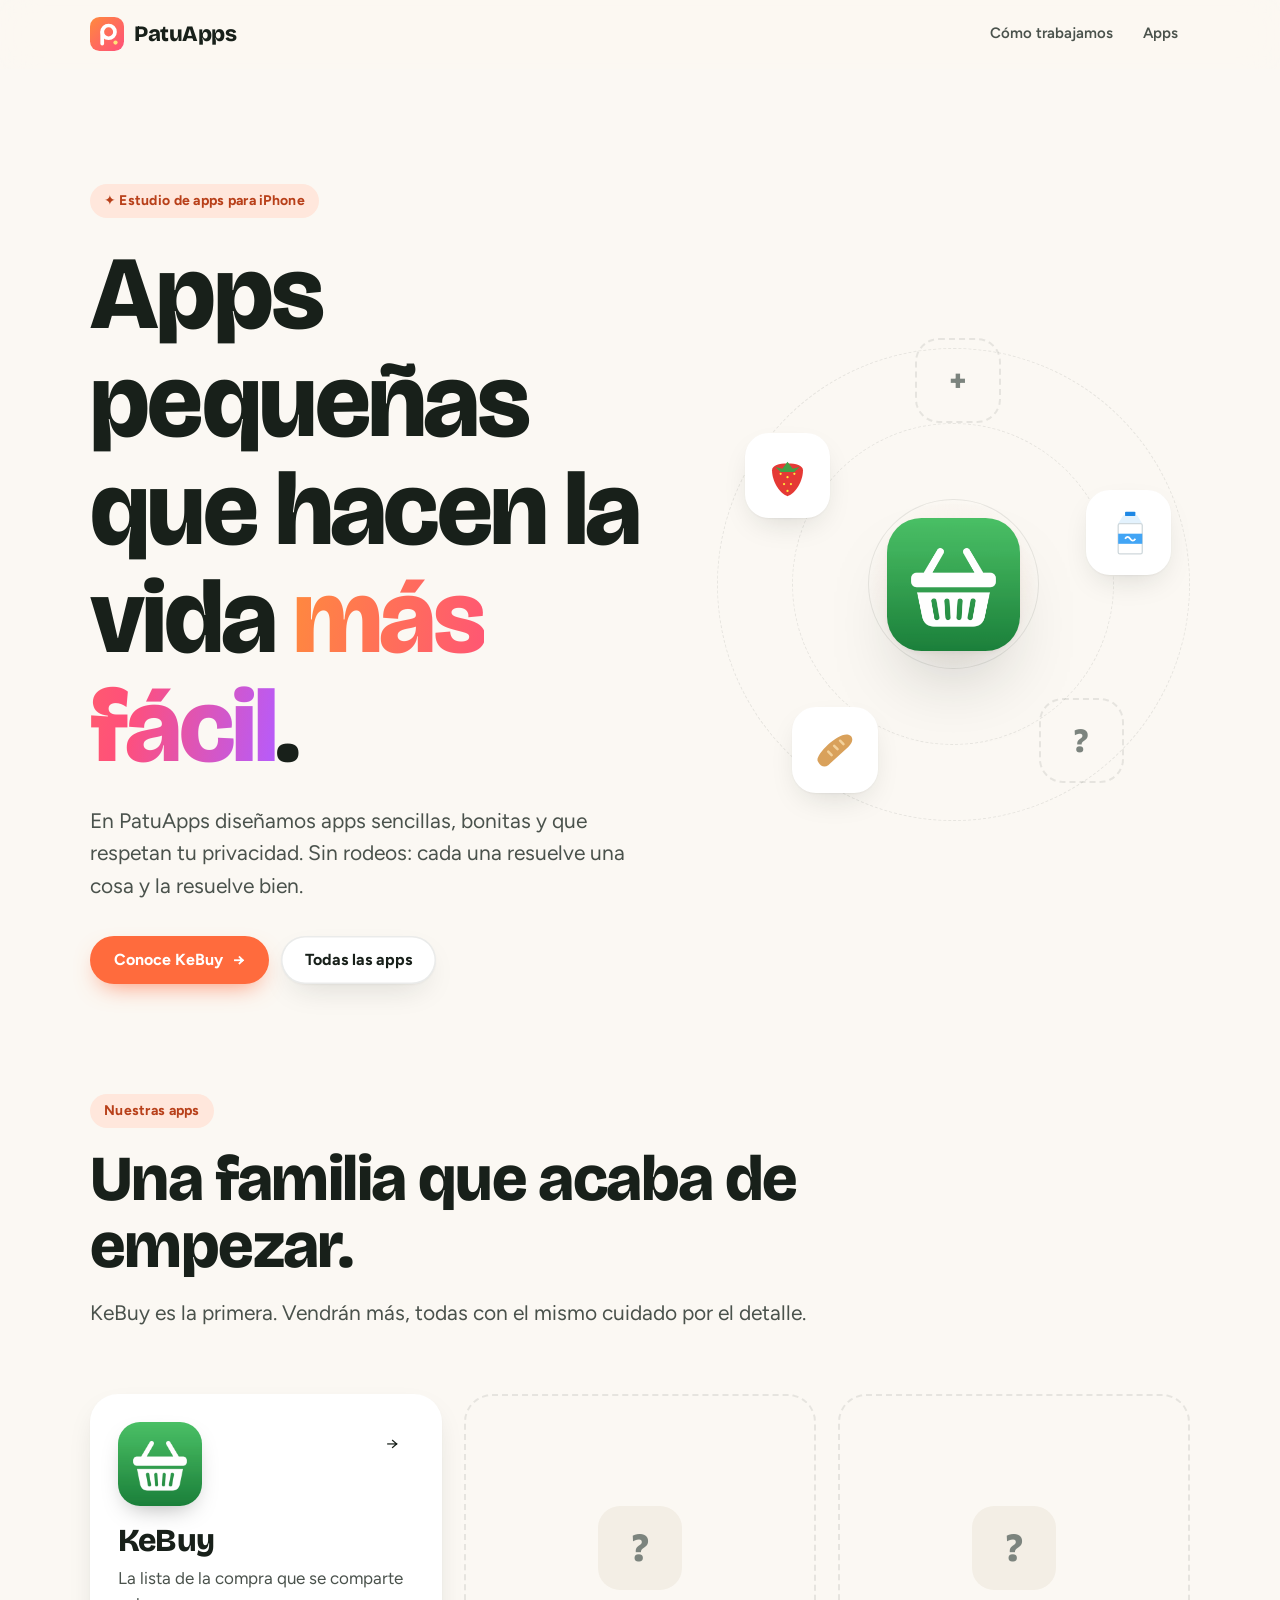
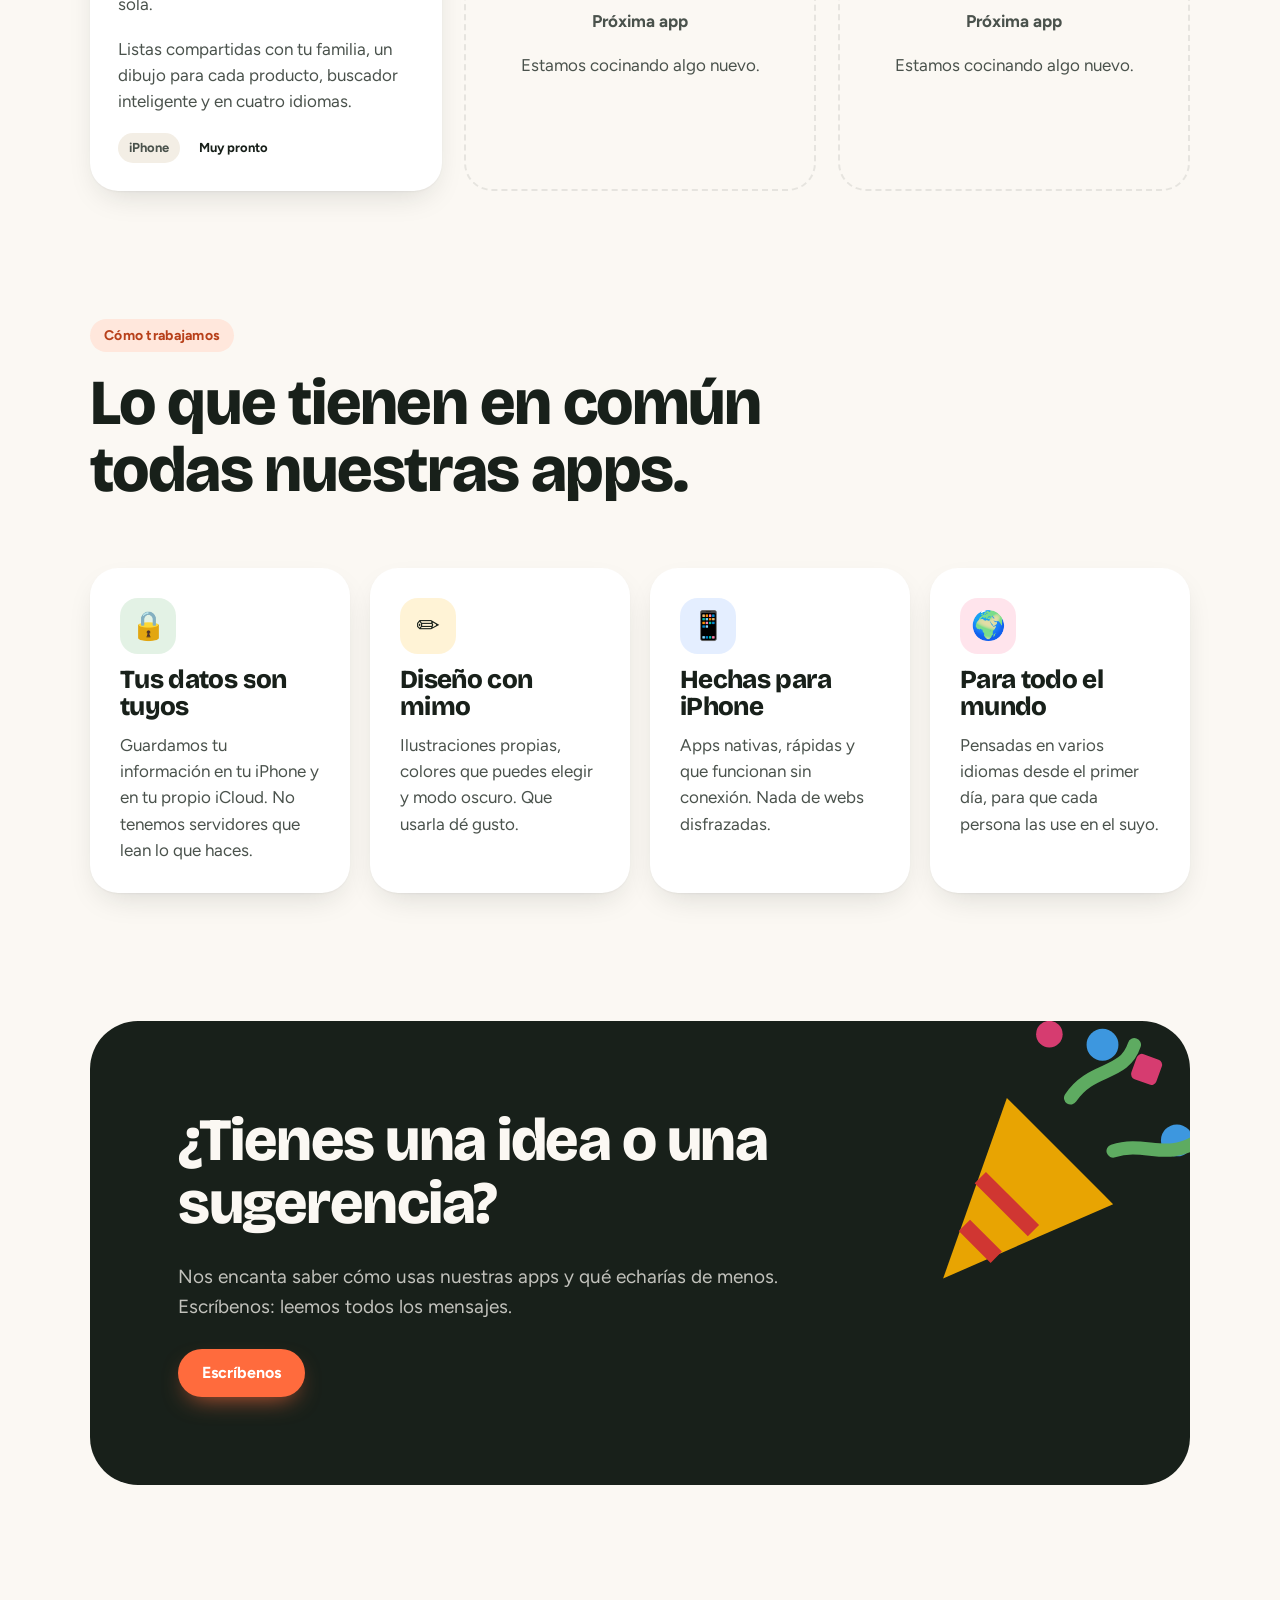
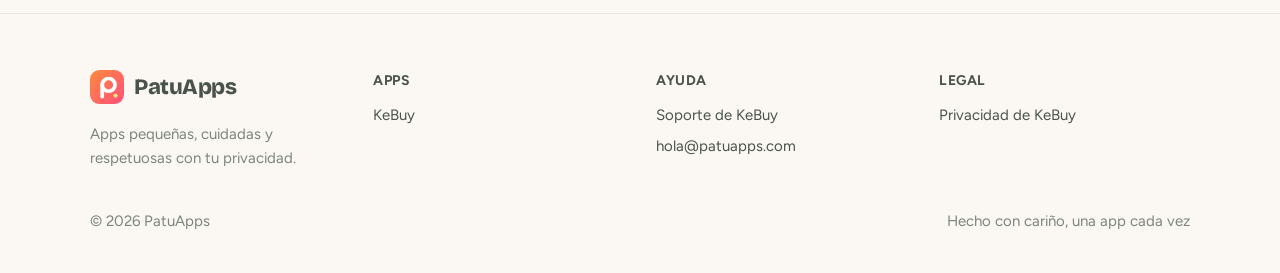
==== index.html @ 8d9f0a18 "Web de PatuApps con la página de KeBuy Portada del estudio con catálogo de apps, página promocional " ====
<!doctype html>
<html lang="es" data-root="">
<head>
  <meta charset="utf-8">
  <meta name="viewport" content="width=device-width, initial-scale=1">
  <title>PatuApps · Apps pequeñas que hacen la vida más fácil</title>
  <meta name="description" content="PatuApps crea apps para iPhone sencillas, bonitas y respetuosas con tu privacidad. Conoce KeBuy, la lista de la compra que se comparte sola.">
  <meta property="og:title" content="PatuApps">
  <meta property="og:description" content="Apps pequeñas que hacen la vida más fácil.">
  <meta property="og:image" content="kebuy/img/kebuy-icon.png">
  <meta name="theme-color" content="#fbf8f3">
  <link rel="icon" href="assets/img/patuapps-mark.svg" type="image/svg+xml">
  <link rel="preconnect" href="https://fonts.googleapis.com">
  <link rel="preconnect" href="https://fonts.gstatic.com" crossorigin>
  <link href="https://fonts.googleapis.com/css2?family=Bricolage+Grotesque:opsz,wght@12..96,600;12..96,800&family=Figtree:wght@400;500;600;700&display=swap" rel="stylesheet">
  <link rel="stylesheet" href="assets/css/site.css">
  <style>
    .hero { position: relative; padding: clamp(56px, 9vw, 120px) 0 clamp(64px, 9vw, 110px); overflow: hidden; }
    .hero .wrap { display: grid; gap: 48px; align-items: center; }
    @media (min-width: 960px) { .hero .wrap { grid-template-columns: 1.1fr .9fr; } }
    .hero h1 { font-size: clamp(48px, 8.4vw, 104px); margin: 22px 0 24px; }
    .hero h1 em { font-style: normal; background: linear-gradient(100deg, #ff8a3d, #ff4f7b 60%, #b45cff); -webkit-background-clip: text; background-clip: text; color: transparent; }
    .hero .ctas { display: flex; flex-wrap: wrap; gap: 12px; margin-top: 34px; }

    .orbit { position: relative; aspect-ratio: 1; max-width: 520px; width: 100%; margin: 0 auto; }
    .orbit .ring { position: absolute; inset: 0; border-radius: 50%; border: 1.5px dashed var(--line); }
    .orbit .ring.r2 { inset: 16%; }
    .orbit .ring.r3 { inset: 32%; border-style: solid; background: radial-gradient(circle, var(--accent-soft), transparent 70%); }
    .orbit .center { position: absolute; inset: 36%; display: grid; place-items: center; }
    .orbit .center img { width: 100%; border-radius: 26%; box-shadow: var(--shadow-lg); animation: float 6s ease-in-out infinite; }
    .orbit .sat { position: absolute; width: 18%; aspect-ratio: 1; display: grid; place-items: center; border-radius: 28%; background: var(--surface); box-shadow: var(--shadow); animation: float 7s ease-in-out infinite; }
    .orbit .sat img { width: 64%; }
    .orbit .sat.q { font: 800 clamp(22px, 3vw, 34px) var(--font-display); color: var(--ink-3); border: 2px dashed var(--line); background: transparent; box-shadow: none; }

    .values { display: grid; gap: 20px; grid-template-columns: repeat(auto-fit, minmax(min(100%, 260px), 1fr)); }
    .value { background: var(--surface); border-radius: var(--radius); padding: 30px; box-shadow: var(--shadow); display: grid; gap: 12px; align-content: start; }
    .value .ic { width: 56px; height: 56px; border-radius: 18px; display: grid; place-items: center; font-size: 28px; }
    .value h3 { font-size: 26px; }
    .value p { color: var(--ink-2); }

    .band { background: var(--ink); color: var(--bg); border-radius: clamp(28px, 4vw, 48px); padding: clamp(40px, 7vw, 88px); display: grid; gap: 28px; position: relative; overflow: hidden; }
    .band h2 { font-size: clamp(34px, 5vw, 60px); max-width: 14em; }
    .band p { color: color-mix(in srgb, var(--bg) 75%, transparent); max-width: 34em; font-size: 19px; }
    .band .confetti { position: absolute; right: -40px; top: -40px; width: 340px; opacity: .9; pointer-events: none; }
  </style>
</head>
<body>
  <header data-site-header data-links='<a href="#valores" class="nav-hide">Cómo trabajamos</a>'></header>

  <main>
    <section class="hero">
      <div class="wrap">
        <div>
          <span class="eyebrow reveal">✦ Estudio de apps para iPhone</span>
          <h1 class="reveal d1">Apps pequeñas que hacen la vida <em>más fácil</em>.</h1>
          <p class="lead reveal d2">En PatuApps diseñamos apps sencillas, bonitas y que respetan tu privacidad. Sin rodeos: cada una resuelve una cosa y la resuelve bien.</p>
          <div class="ctas reveal d3">
            <a class="btn" href="kebuy/">Conoce KeBuy <span aria-hidden="true">→</span></a>
            <a class="btn ghost" href="#apps">Todas las apps</a>
          </div>
        </div>
        <div class="orbit reveal d2" aria-hidden="true">
          <div class="ring"></div><div class="ring r2"></div><div class="ring r3"></div>
          <div class="center"><img src="kebuy/img/kebuy-icon.png" alt=""></div>
          <div class="sat" style="left:6%;top:18%;--r:-8deg"><img src="kebuy/img/ill/strawberry.svg" alt=""></div>
          <div class="sat" style="right:4%;top:30%;animation-delay:-2s;--r:6deg"><img src="kebuy/img/ill/milk.svg" alt=""></div>
          <div class="sat" style="left:16%;bottom:6%;animation-delay:-4s;--r:4deg"><img src="kebuy/img/ill/bread.svg" alt=""></div>
          <div class="sat q" style="right:14%;bottom:8%;animation-delay:-1s">?</div>
          <div class="sat q" style="left:42%;top:-2%;animation-delay:-3s">+</div>
        </div>
      </div>
    </section>

    <section class="section" id="apps" style="padding-top:0">
      <div class="wrap">
        <div class="section-head">
          <span class="eyebrow reveal">Nuestras apps</span>
          <h2 class="reveal d1">Una familia que acaba de empezar.</h2>
          <p class="lead reveal d2">KeBuy es la primera. Vendrán más, todas con el mismo cuidado por el detalle.</p>
        </div>
        <div class="app-grid" data-app-grid></div>
      </div>
    </section>

    <section class="section" id="valores" style="padding-top:0">
      <div class="wrap">
        <div class="section-head">
          <span class="eyebrow reveal">Cómo trabajamos</span>
          <h2 class="reveal d1">Lo que tienen en común todas nuestras apps.</h2>
        </div>
        <div class="values">
          <div class="value reveal"><div class="ic" style="background:#E3F2E5">🔒</div><h3>Tus datos son tuyos</h3><p>Guardamos tu información en tu iPhone y en tu propio iCloud. No tenemos servidores que lean lo que haces.</p></div>
          <div class="value reveal d1"><div class="ic" style="background:#FFF3D6">✏️</div><h3>Diseño con mimo</h3><p>Ilustraciones propias, colores que puedes elegir y modo oscuro. Que usarla dé gusto.</p></div>
          <div class="value reveal d2"><div class="ic" style="background:#E4EEFF">📱</div><h3>Hechas para iPhone</h3><p>Apps nativas, rápidas y que funcionan sin conexión. Nada de webs disfrazadas.</p></div>
          <div class="value reveal d3"><div class="ic" style="background:#FFE4EC">🌍</div><h3>Para todo el mundo</h3><p>Pensadas en varios idiomas desde el primer día, para que cada persona las use en el suyo.</p></div>
        </div>
      </div>
    </section>

    <section class="section" style="padding-top:0">
      <div class="wrap">
        <div class="band reveal">
          <img class="confetti" src="kebuy/img/ill/party.svg" alt="" aria-hidden="true">
          <h2>¿Tienes una idea o una sugerencia?</h2>
          <p>Nos encanta saber cómo usas nuestras apps y qué echarías de menos. Escríbenos: leemos todos los mensajes.</p>
          <div><a class="btn" data-mail href="#">Escríbenos</a></div>
        </div>
      </div>
    </section>
  </main>

  <footer data-site-footer></footer>

  <script src="assets/js/apps.js"></script>
  <script src="assets/js/site.js"></script>
  <script>document.querySelectorAll("[data-mail]").forEach(a => a.href = "mailto:" + PATU.contactEmail);</script>
</body>
</html>
---- assets/css/site.css ----
/* =========================================================
   PatuApps · sistema de diseño compartido por todas las webs
   Cada app redefine --accent / --accent-soft / --accent-ink.
   ========================================================= */

:root {
  --bg: #fbf8f3;
  --bg-2: #f3eee5;
  --surface: #ffffff;
  --ink: #18201a;
  --ink-2: #4a524c;
  --ink-3: #7c847e;
  --line: rgba(24, 32, 26, 0.09);
  --shadow: 0 1px 2px rgba(24, 32, 26, 0.04), 0 12px 32px -12px rgba(24, 32, 26, 0.18);
  --shadow-lg: 0 2px 4px rgba(24, 32, 26, 0.04), 0 40px 80px -30px rgba(24, 32, 26, 0.35);

  --accent: #ff6b3d;          /* color de PatuApps */
  --accent-soft: #ffe7dc;
  --accent-ink: #b8401a;

  --sun: #ffc53d;
  --sky: #4c9bff;
  --berry: #ff5f8f;
  --leaf: #3fbf5f;

  --radius: 28px;
  --radius-sm: 18px;
  --max: 1180px;
  --gutter: clamp(16px, 4vw, 40px);

  --font-display: "Bricolage Grotesque", ui-rounded, "SF Pro Rounded", system-ui, sans-serif;
  --font-body: "Figtree", system-ui, -apple-system, "PingFang SC", "Segoe UI", sans-serif;
  color-scheme: light;
}

@media (prefers-color-scheme: dark) {
  :root:not([data-theme="light"]) {
    --bg: #0f1311;
    --bg-2: #161b18;
    --surface: #1b211e;
    --ink: #f1f4ef;
    --ink-2: #b9c1bb;
    --ink-3: #87908a;
    --line: rgba(255, 255, 255, 0.09);
    --shadow: 0 1px 2px rgba(0, 0, 0, 0.3), 0 12px 32px -12px rgba(0, 0, 0, 0.6);
    --shadow-lg: 0 2px 4px rgba(0, 0, 0, 0.3), 0 40px 80px -30px rgba(0, 0, 0, 0.8);
    --accent-soft: #3a2117;
    --accent-ink: #ff9a77;
    color-scheme: dark;
  }
}
:root[data-theme="dark"] {
  --bg: #0f1311; --bg-2: #161b18; --surface: #1b211e;
  --ink: #f1f4ef; --ink-2: #b9c1bb; --ink-3: #87908a; --line: rgba(255,255,255,.09);
  --accent-soft: #3a2117; --accent-ink: #ff9a77; color-scheme: dark;
}

*, *::before, *::after { box-sizing: border-box; }
html { -webkit-text-size-adjust: 100%; scroll-behavior: smooth; }
body {
  margin: 0;
  background: var(--bg);
  color: var(--ink);
  font-family: var(--font-body);
  font-size: 17px;
  line-height: 1.55;
  -webkit-font-smoothing: antialiased;
  overflow-x: hidden;
}
img { max-width: 100%; display: block; }
a { color: inherit; }
h1, h2, h3 { font-family: var(--font-display); line-height: 1.04; letter-spacing: -0.025em; margin: 0; font-weight: 800; }
p { margin: 0; }

.wrap { width: 100%; max-width: var(--max); margin: 0 auto; padding: 0 var(--gutter); }
.eyebrow {
  display: inline-flex; align-items: center; gap: 8px;
  font-weight: 700; font-size: 14px; letter-spacing: .02em;
  color: var(--accent-ink); background: var(--accent-soft);
  padding: 6px 14px; border-radius: 999px;
}
.lead { font-size: clamp(18px, 2vw, 21px); color: var(--ink-2); max-width: 38em; }
.section { padding: clamp(72px, 10vw, 140px) 0; }
.section-head { display: grid; gap: 18px; max-width: 760px; margin-bottom: clamp(36px, 5vw, 64px); }
.section-head h2 { font-size: clamp(36px, 5.4vw, 64px); }
.center { text-align: center; margin-left: auto; margin-right: auto; justify-items: center; }
.section-head .eyebrow { justify-self: start; }
.section-head.center .eyebrow { justify-self: center; }

/* ---------- Cabecera ---------- */
.site-header {
  position: sticky; top: 0; z-index: 50;
  background: color-mix(in srgb, var(--bg) 78%, transparent);
  backdrop-filter: saturate(1.6) blur(18px);
  -webkit-backdrop-filter: saturate(1.6) blur(18px);
  border-bottom: 1px solid transparent;
  transition: border-color .3s;
}
.site-header.scrolled { border-bottom-color: var(--line); }
.site-header .wrap { display: flex; align-items: center; justify-content: space-between; height: 68px; gap: 16px; }
.brand { display: inline-flex; align-items: center; gap: 10px; text-decoration: none; font-family: var(--font-display); font-weight: 800; font-size: 22px; letter-spacing: -0.02em; }
.brand-mark { width: 34px; height: 34px; flex: none; }
.brand small { font-family: var(--font-body); font-weight: 600; font-size: 14px; color: var(--ink-3); letter-spacing: 0; }
.nav { display: flex; align-items: center; gap: 6px; }
.nav a { text-decoration: none; font-weight: 600; font-size: 15px; color: var(--ink-2); padding: 8px 12px; border-radius: 999px; }
.nav a:hover { color: var(--ink); background: var(--bg-2); }
.nav a.btn, .nav a.btn:hover { color: #fff; background: var(--accent); }
.nav .nav-hide { display: none; }
@media (min-width: 760px) { .nav .nav-hide { display: inline-block; } }

/* ---------- Botones ---------- */
.btn {
  display: inline-flex; align-items: center; justify-content: center; gap: 10px;
  font: 700 16px/1 var(--font-body); text-decoration: none; cursor: pointer;
  padding: 16px 24px; border-radius: 999px; border: 0;
  background: var(--accent); color: #fff;
  box-shadow: 0 10px 24px -10px color-mix(in srgb, var(--accent) 80%, transparent);
  transition: transform .2s cubic-bezier(.2,.8,.2,1), box-shadow .2s;
}
.btn:hover { transform: translateY(-2px); box-shadow: 0 16px 30px -12px color-mix(in srgb, var(--accent) 85%, transparent); }
.btn:focus-visible, .nav a:focus-visible, .chip:focus-visible { outline: 3px solid color-mix(in srgb, var(--accent) 55%, transparent); outline-offset: 3px; }
.btn.small { padding: 11px 18px; font-size: 15px; }
.btn.ghost { background: var(--surface); color: var(--ink); box-shadow: inset 0 0 0 1.5px var(--line), var(--shadow); }
.btn.dark { background: var(--ink); color: var(--bg); box-shadow: var(--shadow); }
.btn svg { width: 20px; height: 20px; }

.store-badge {
  display: inline-flex; align-items: center; gap: 12px; text-decoration: none;
  background: #000; color: #fff; padding: 12px 22px 12px 18px; border-radius: 16px;
  box-shadow: var(--shadow);
}
:root[data-theme="dark"] .store-badge { box-shadow: inset 0 0 0 1px rgba(255,255,255,.25); }
@media (prefers-color-scheme: dark) { :root:not([data-theme="light"]) .store-badge { box-shadow: inset 0 0 0 1px rgba(255,255,255,.25); } }
.store-badge svg { width: 26px; height: 26px; }
.store-badge span { display: grid; line-height: 1.1; text-align: left; }
.store-badge small { font-size: 12px; opacity: .8; font-weight: 500; }
.store-badge strong { font-size: 19px; font-weight: 700; letter-spacing: -0.01em; }

/* ---------- Marco de iPhone ---------- */
.phone {
  --w: 300px;
  position: relative; width: var(--w); aspect-ratio: 1206 / 2622;
  border-radius: calc(var(--w) * 0.16);
  padding: calc(var(--w) * 0.032);
  background: linear-gradient(145deg, #2a2d2b, #0b0c0b 60%, #2a2d2b);
  box-shadow: var(--shadow-lg), inset 0 0 0 1.5px rgba(255,255,255,.12);
  flex: none;
}
.phone::after { /* isla dinámica */
  content: ""; position: absolute; top: calc(var(--w) * 0.058); left: 50%; transform: translateX(-50%);
  width: 30%; height: calc(var(--w) * 0.085); border-radius: 999px; background: #000; z-index: 2;
}
.phone img { width: 100%; height: 100%; object-fit: cover; object-position: top; border-radius: calc(var(--w) * 0.13); background: #f2f3f5; }
.phone.cropped { aspect-ratio: auto; }
.phone.cropped img { height: auto; }

/* ---------- Tarjetas de apps (portada y pie) ---------- */
.app-grid { display: grid; gap: 22px; grid-template-columns: repeat(auto-fill, minmax(min(100%, 320px), 1fr)); }
.app-card {
  --accent: var(--app-accent, var(--accent));
  position: relative; overflow: hidden; display: grid; gap: 18px; align-content: start;
  padding: 28px; border-radius: var(--radius); background: var(--surface);
  box-shadow: var(--shadow); text-decoration: none; min-height: 300px;
  transition: transform .35s cubic-bezier(.2,.8,.2,1), box-shadow .35s;
}
a.app-card:hover { transform: translateY(-6px) rotate(-.4deg); box-shadow: var(--shadow-lg); }
.app-card .app-icon { width: 84px; height: 84px; border-radius: 22px; box-shadow: 0 10px 24px -10px rgba(0,0,0,.35); }
.app-card h3 { font-size: 32px; }
.app-card p { color: var(--ink-2); }
.app-card .meta { display: flex; flex-wrap: wrap; gap: 8px; margin-top: auto; }
.pill { font-size: 13px; font-weight: 700; padding: 5px 11px; border-radius: 999px; background: var(--bg-2); color: var(--ink-2); }
.pill.accent { background: color-mix(in srgb, var(--accent) 14%, transparent); color: var(--accent); }
.app-card .arrow { position: absolute; top: 28px; right: 28px; width: 44px; height: 44px; border-radius: 50%; display: grid; place-items: center; background: color-mix(in srgb, var(--accent) 12%, transparent); color: var(--accent); transition: transform .3s; }
a.app-card:hover .arrow { transform: translateX(4px); }
.app-card .glow { position: absolute; right: -60px; bottom: -60px; width: 220px; height: 220px; border-radius: 50%; background: radial-gradient(circle, color-mix(in srgb, var(--accent) 22%, transparent), transparent 70%); pointer-events: none; }
.app-card.placeholder { background: transparent; box-shadow: none; border: 2px dashed var(--line); place-content: center; justify-items: center; text-align: center; color: var(--ink-3); }
.app-card.placeholder .q { width: 84px; height: 84px; border-radius: 22px; display: grid; place-items: center; font: 800 40px var(--font-display); background: var(--bg-2); color: var(--ink-3); }

/* ---------- Pie ---------- */
.site-footer { padding: 56px 0 40px; border-top: 1px solid var(--line); color: var(--ink-3); font-size: 15px; }
.site-footer .cols { display: grid; gap: 32px; grid-template-columns: repeat(auto-fit, minmax(180px, 1fr)); margin-bottom: 40px; }
.site-footer h4 { margin: 0 0 12px; font-size: 14px; letter-spacing: .04em; text-transform: uppercase; color: var(--ink-2); }
.site-footer ul { list-style: none; margin: 0; padding: 0; display: grid; gap: 8px; }
.site-footer a { text-decoration: none; color: var(--ink-2); }
.site-footer a:hover { color: var(--ink); }
.site-footer .bottom { display: flex; flex-wrap: wrap; gap: 12px; justify-content: space-between; }

/* ---------- Animación al aparecer ---------- */
.reveal { opacity: 0; transform: translateY(28px); transition: opacity .8s cubic-bezier(.2,.8,.2,1), transform .8s cubic-bezier(.2,.8,.2,1); }
.reveal.in { opacity: 1; transform: none; }
.reveal.d1 { transition-delay: .08s; } .reveal.d2 { transition-delay: .16s; } .reveal.d3 { transition-delay: .24s; }

@keyframes float { 0%,100% { transform: translateY(0) rotate(var(--r, 0deg)); } 50% { transform: translateY(-14px) rotate(calc(var(--r, 0deg) + 6deg)); } }
@keyframes marquee { to { transform: translateX(-50%); } }

@media (prefers-reduced-motion: reduce) {
  *, *::before, *::after { animation: none !important; transition: none !important; }
  .reveal { opacity: 1; transform: none; }
  html { scroll-behavior: auto; }
}

/* ---------- Páginas de texto (privacidad, soporte) ---------- */
.doc { max-width: 760px; margin: 0 auto; padding: clamp(48px, 8vw, 96px) var(--gutter); }
.doc h1 { font-size: clamp(38px, 6vw, 58px); margin: 16px 0 12px; }
.doc .updated { color: var(--ink-3); font-size: 15px; margin-bottom: 36px; }
.doc h2 { font-size: 26px; margin: 44px 0 12px; }
.doc p, .doc li { color: var(--ink-2); }
.doc p + p { margin-top: 12px; }
.doc ul { padding-left: 1.2em; display: grid; gap: 8px; }
.doc .card { background: var(--surface); border-radius: var(--radius-sm); padding: 22px 24px; box-shadow: var(--shadow); margin: 20px 0; }
.doc details { background: var(--surface); border-radius: var(--radius-sm); padding: 18px 22px; box-shadow: var(--shadow); margin: 12px 0; }
.doc summary { cursor: pointer; font-weight: 700; color: var(--ink); }
.doc details p { margin-top: 10px; }
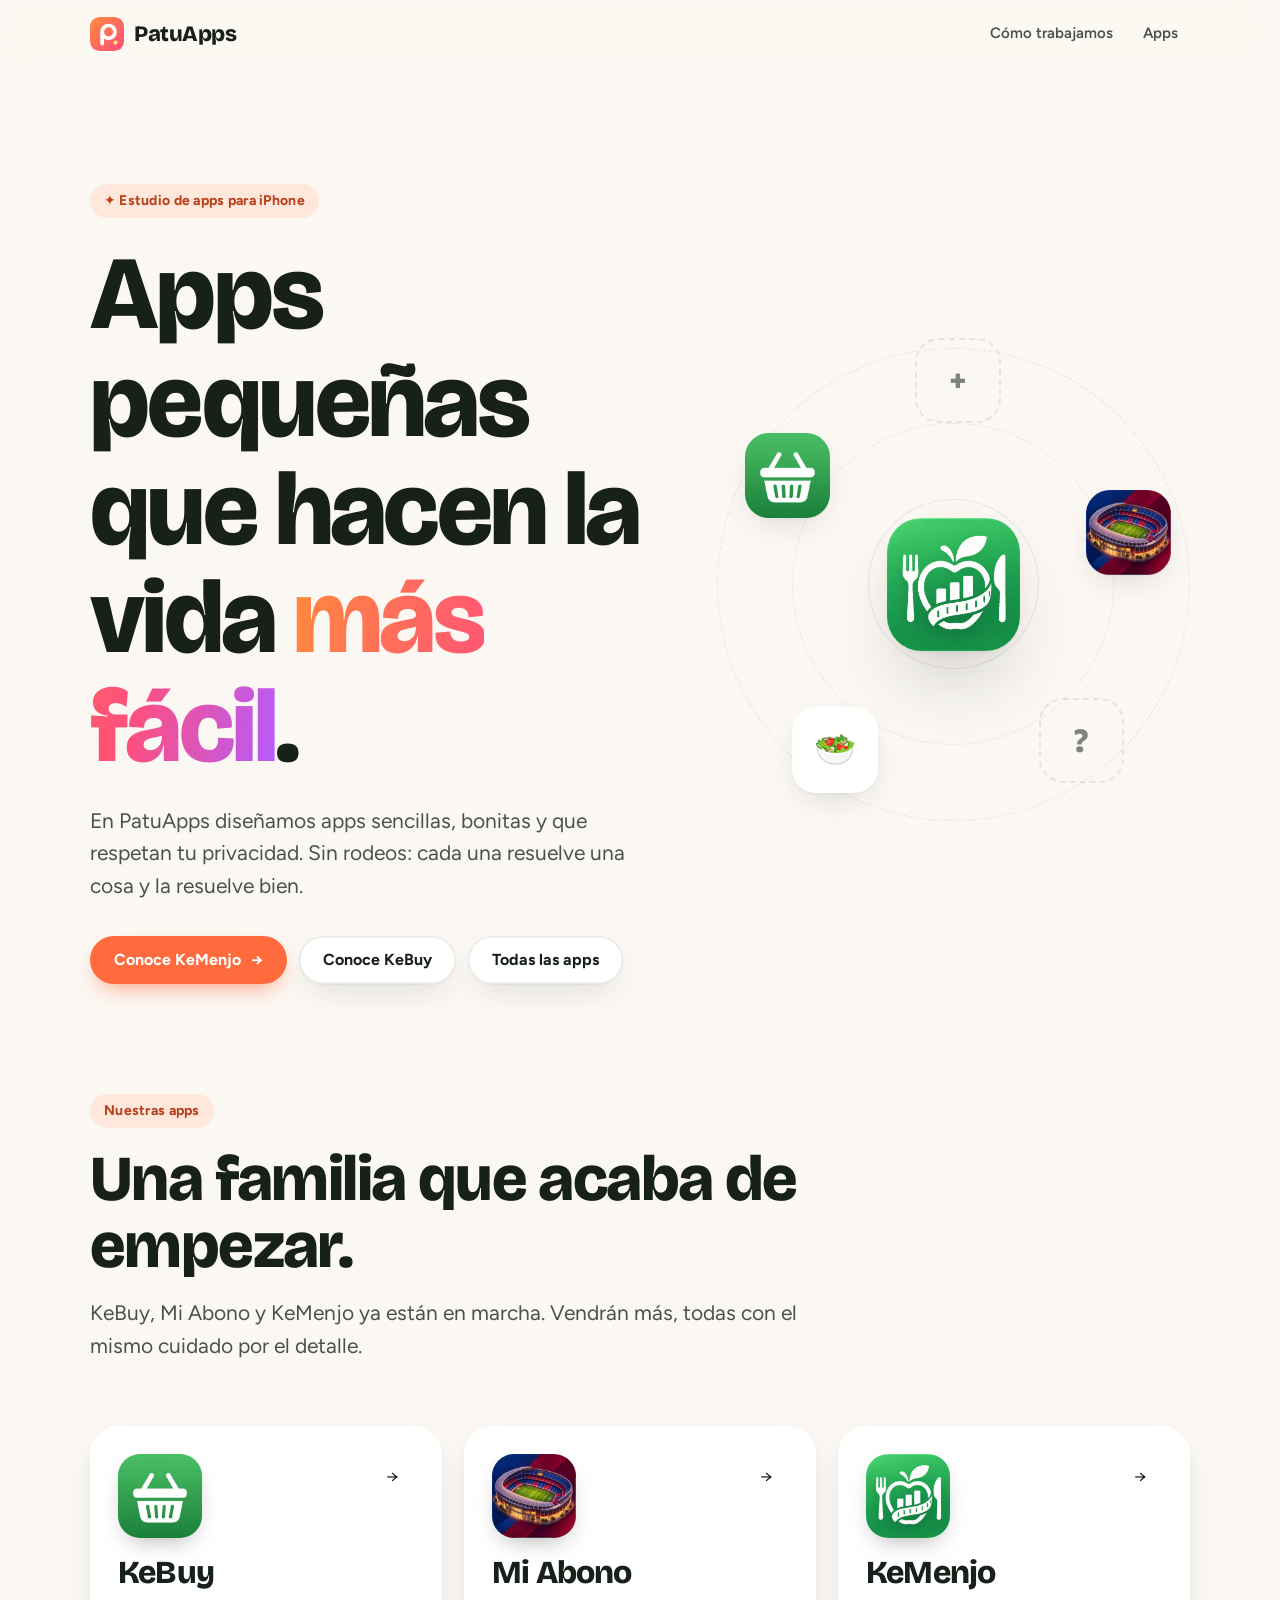
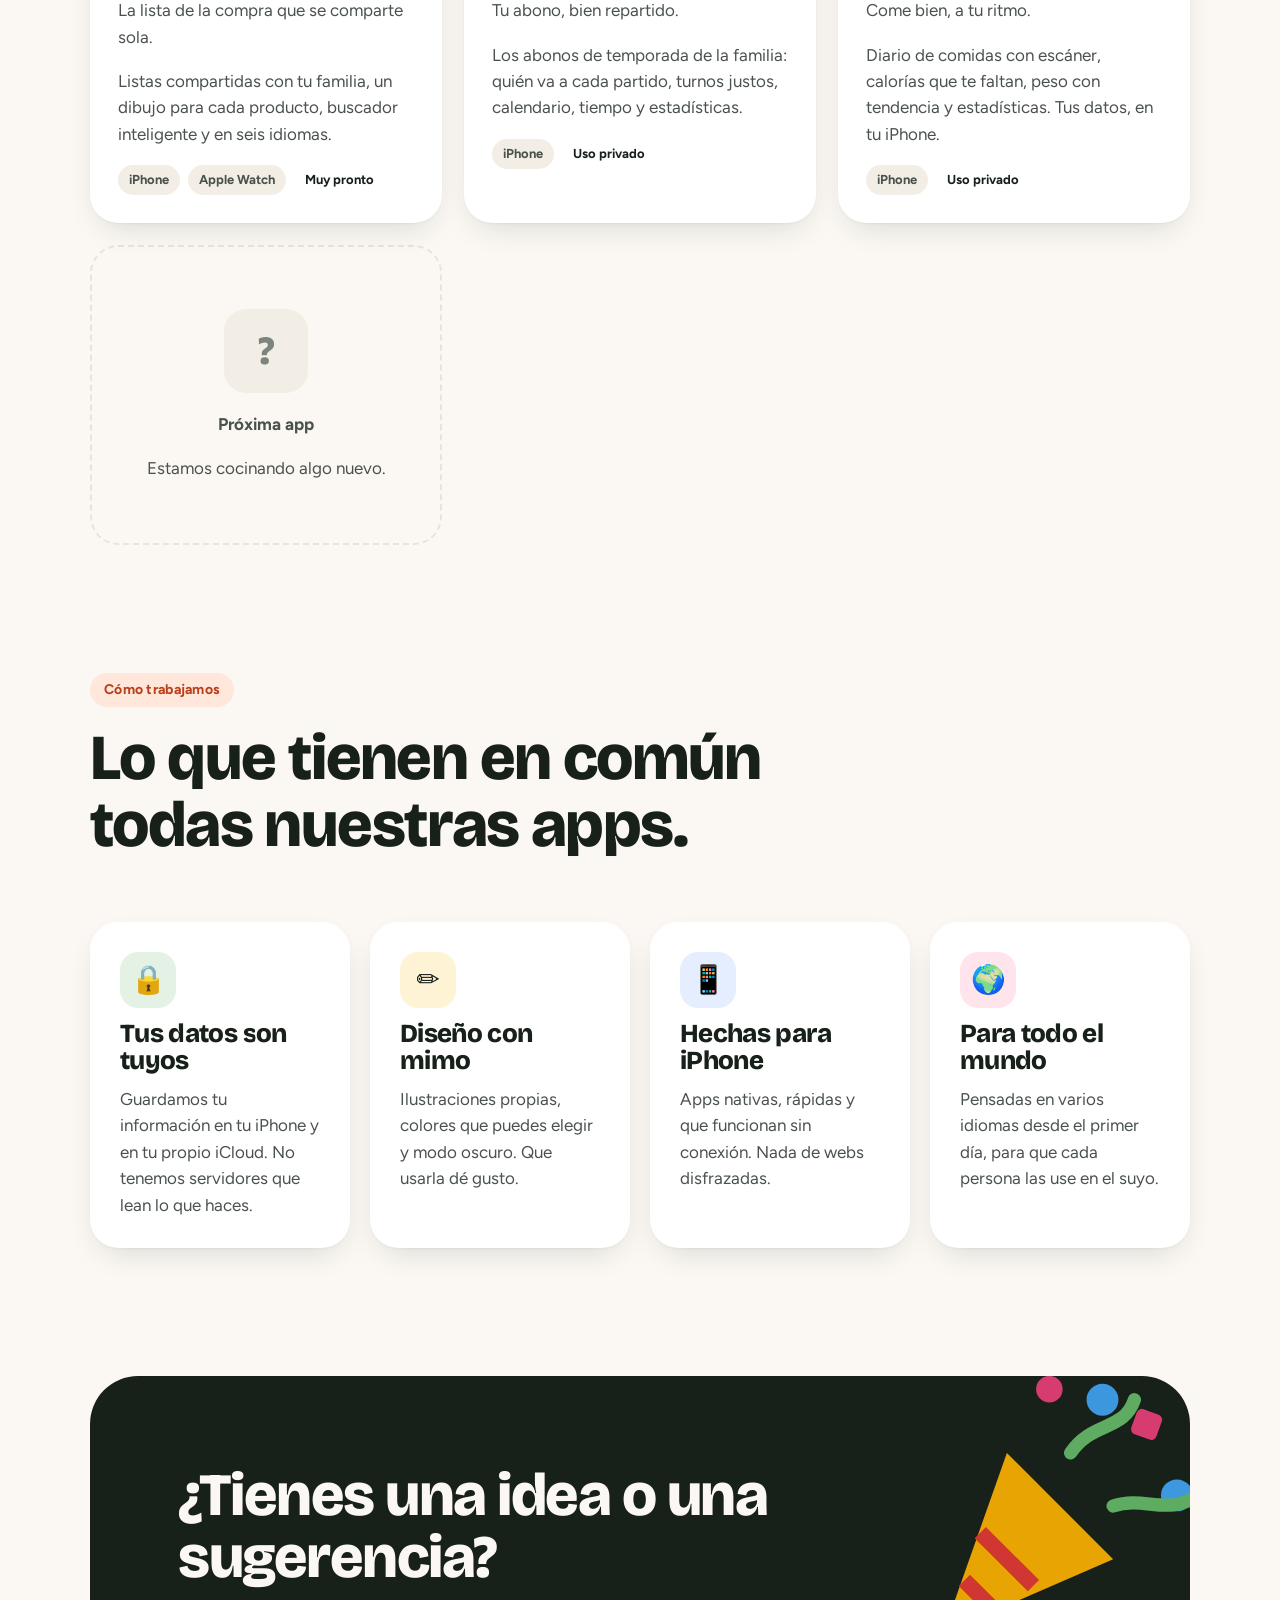
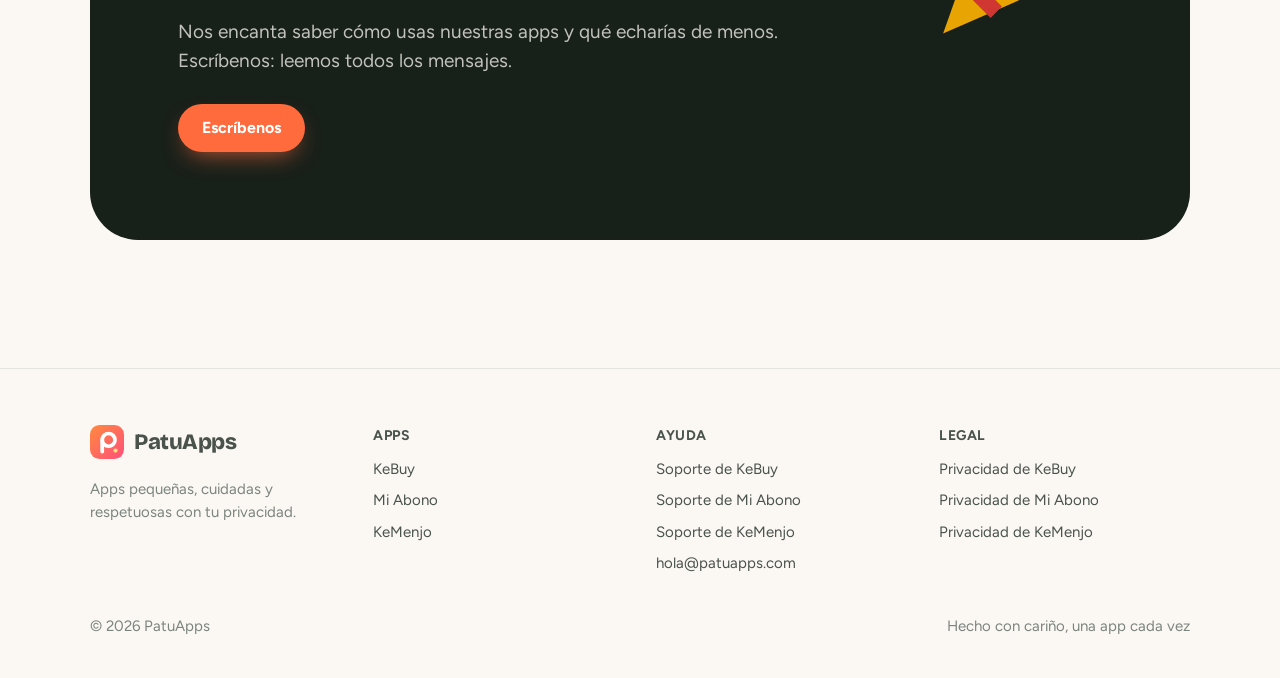
==== commit 51776cf9: "KeMenjo: capturas reales, sección de Apple Salud (importar y exportar) y portada con KeMenjo Co-Auth" ====
--- a/index.html
+++ b/index.html
@@ -4,10 +4,10 @@
   <meta charset="utf-8">
   <meta name="viewport" content="width=device-width, initial-scale=1">
   <title>PatuApps · Apps pequeñas que hacen la vida más fácil</title>
-  <meta name="description" content="PatuApps crea apps para iPhone sencillas, bonitas y respetuosas con tu privacidad. Conoce KeBuy, la lista de la compra que se comparte sola.">
+  <meta name="description" content="PatuApps crea apps para iPhone sencillas, bonitas y respetuosas con tu privacidad. Conoce KeBuy, la lista de la compra que se comparte sola, y KeMenjo, el diario de comidas que te dice cuánto te falta.">
   <meta property="og:title" content="PatuApps">
   <meta property="og:description" content="Apps pequeñas que hacen la vida más fácil.">
-  <meta property="og:image" content="kebuy/img/kebuy-icon.png">
+  <meta property="og:image" content="kemenjo/img/kemenjo-icon.png">
   <meta name="theme-color" content="#fbf8f3">
   <link rel="icon" href="assets/img/patuapps-mark.svg" type="image/svg+xml">
   <link rel="preconnect" href="https://fonts.googleapis.com">
@@ -55,16 +55,17 @@
           <h1 class="reveal d1">Apps pequeñas que hacen la vida <em>más fácil</em>.</h1>
           <p class="lead reveal d2">En PatuApps diseñamos apps sencillas, bonitas y que respetan tu privacidad. Sin rodeos: cada una resuelve una cosa y la resuelve bien.</p>
           <div class="ctas reveal d3">
-            <a class="btn" href="kebuy/">Conoce KeBuy <span aria-hidden="true">→</span></a>
+            <a class="btn" href="kemenjo/">Conoce KeMenjo <span aria-hidden="true">→</span></a>
+            <a class="btn ghost" href="kebuy/">Conoce KeBuy</a>
             <a class="btn ghost" href="#apps">Todas las apps</a>
           </div>
         </div>
         <div class="orbit reveal d2" aria-hidden="true">
           <div class="ring"></div><div class="ring r2"></div><div class="ring r3"></div>
-          <div class="center"><img src="kebuy/img/kebuy-icon.png" alt=""></div>
-          <div class="sat" style="left:6%;top:18%;--r:-8deg"><img src="kebuy/img/ill/strawberry.svg" alt=""></div>
-          <div class="sat" style="right:4%;top:30%;animation-delay:-2s;--r:6deg"><img src="kebuy/img/ill/milk.svg" alt=""></div>
-          <div class="sat" style="left:16%;bottom:6%;animation-delay:-4s;--r:4deg"><img src="kebuy/img/ill/bread.svg" alt=""></div>
+          <div class="center"><img src="kemenjo/img/kemenjo-icon.png" alt=""></div>
+          <div class="sat" style="left:6%;top:18%;--r:-8deg"><img src="kebuy/img/kebuy-icon.png" alt="" style="width:100%;border-radius:28%"></div>
+          <div class="sat" style="right:4%;top:30%;animation-delay:-2s;--r:6deg"><img src="miabono/img/miabono-icon.png" alt="" style="width:100%;border-radius:28%"></div>
+          <div class="sat" style="left:16%;bottom:6%;animation-delay:-4s;--r:4deg;font-size:34px">🥗</div>
           <div class="sat q" style="right:14%;bottom:8%;animation-delay:-1s">?</div>
           <div class="sat q" style="left:42%;top:-2%;animation-delay:-3s">+</div>
         </div>
@@ -76,7 +77,7 @@
         <div class="section-head">
           <span class="eyebrow reveal">Nuestras apps</span>
           <h2 class="reveal d1">Una familia que acaba de empezar.</h2>
-          <p class="lead reveal d2">KeBuy es la primera. Vendrán más, todas con el mismo cuidado por el detalle.</p>
+          <p class="lead reveal d2">KeBuy, Mi Abono y KeMenjo ya están en marcha. Vendrán más, todas con el mismo cuidado por el detalle.</p>
         </div>
         <div class="app-grid" data-app-grid></div>
       </div>
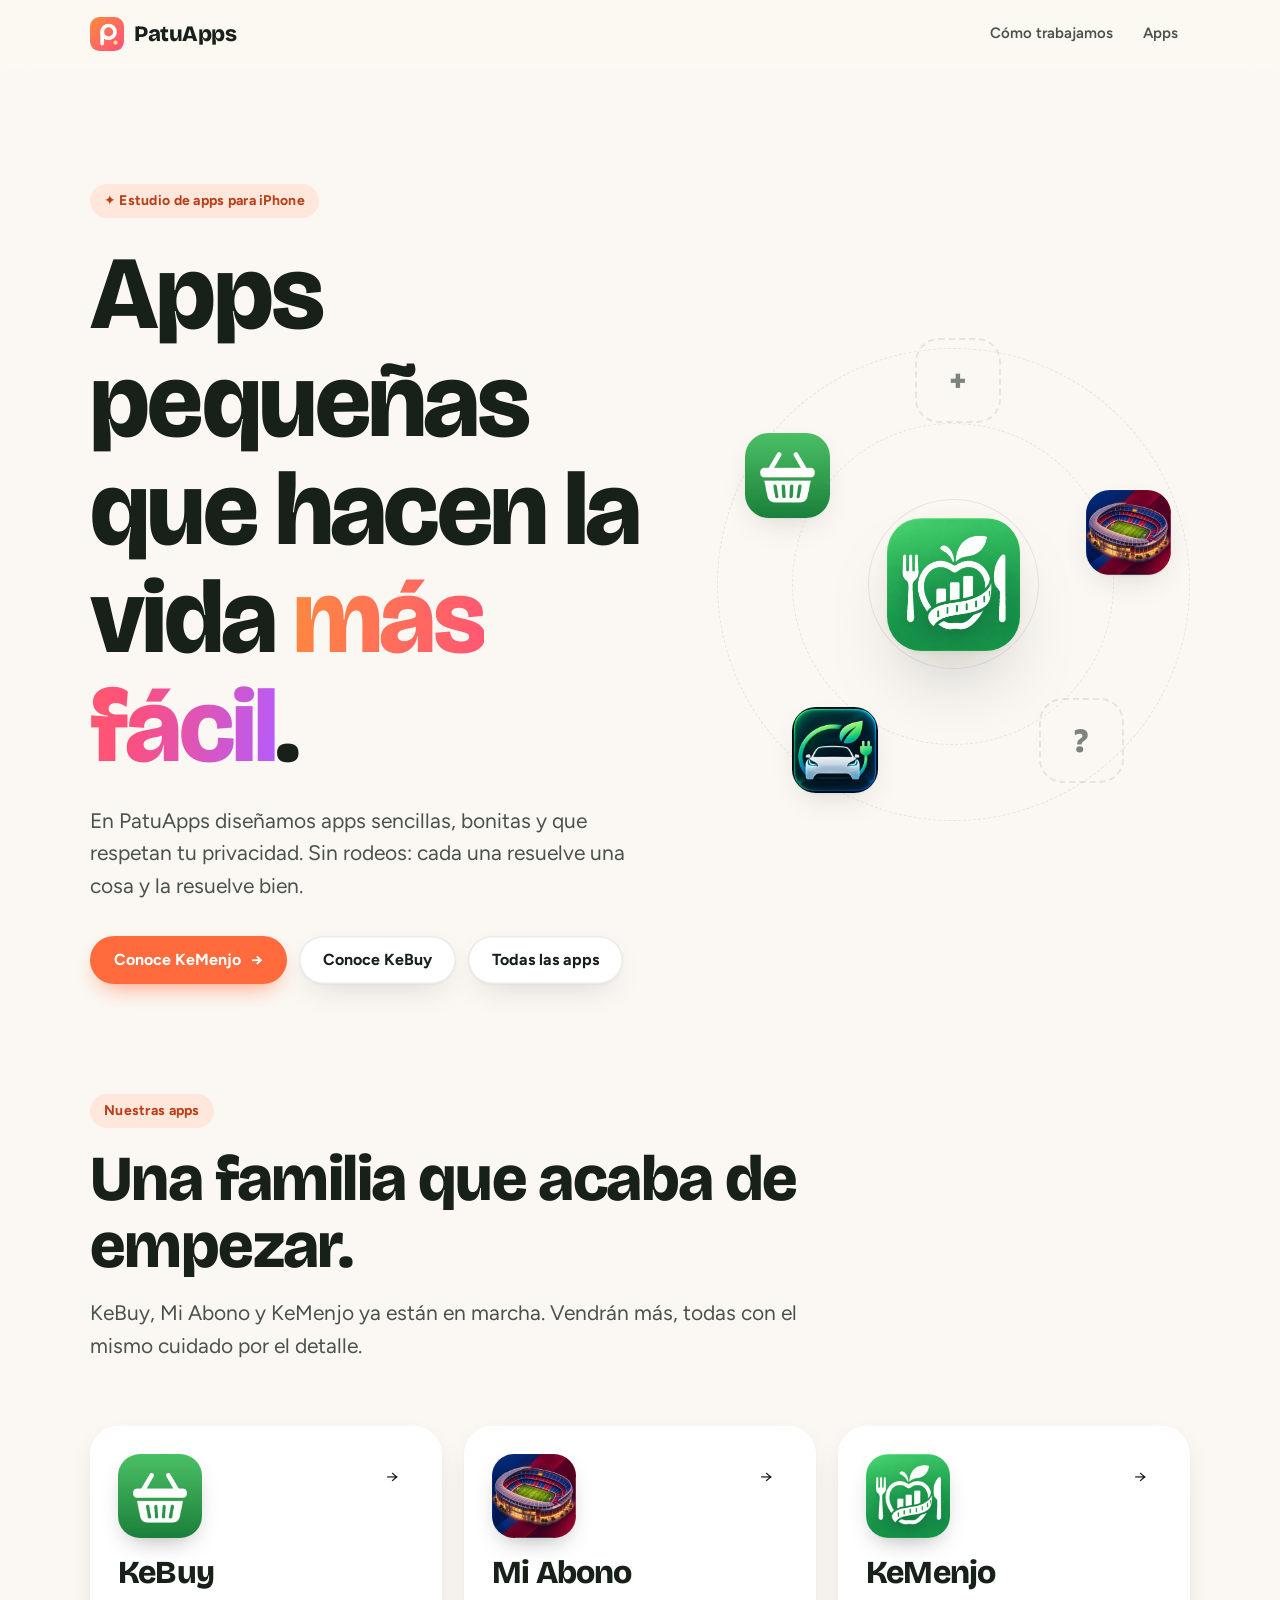
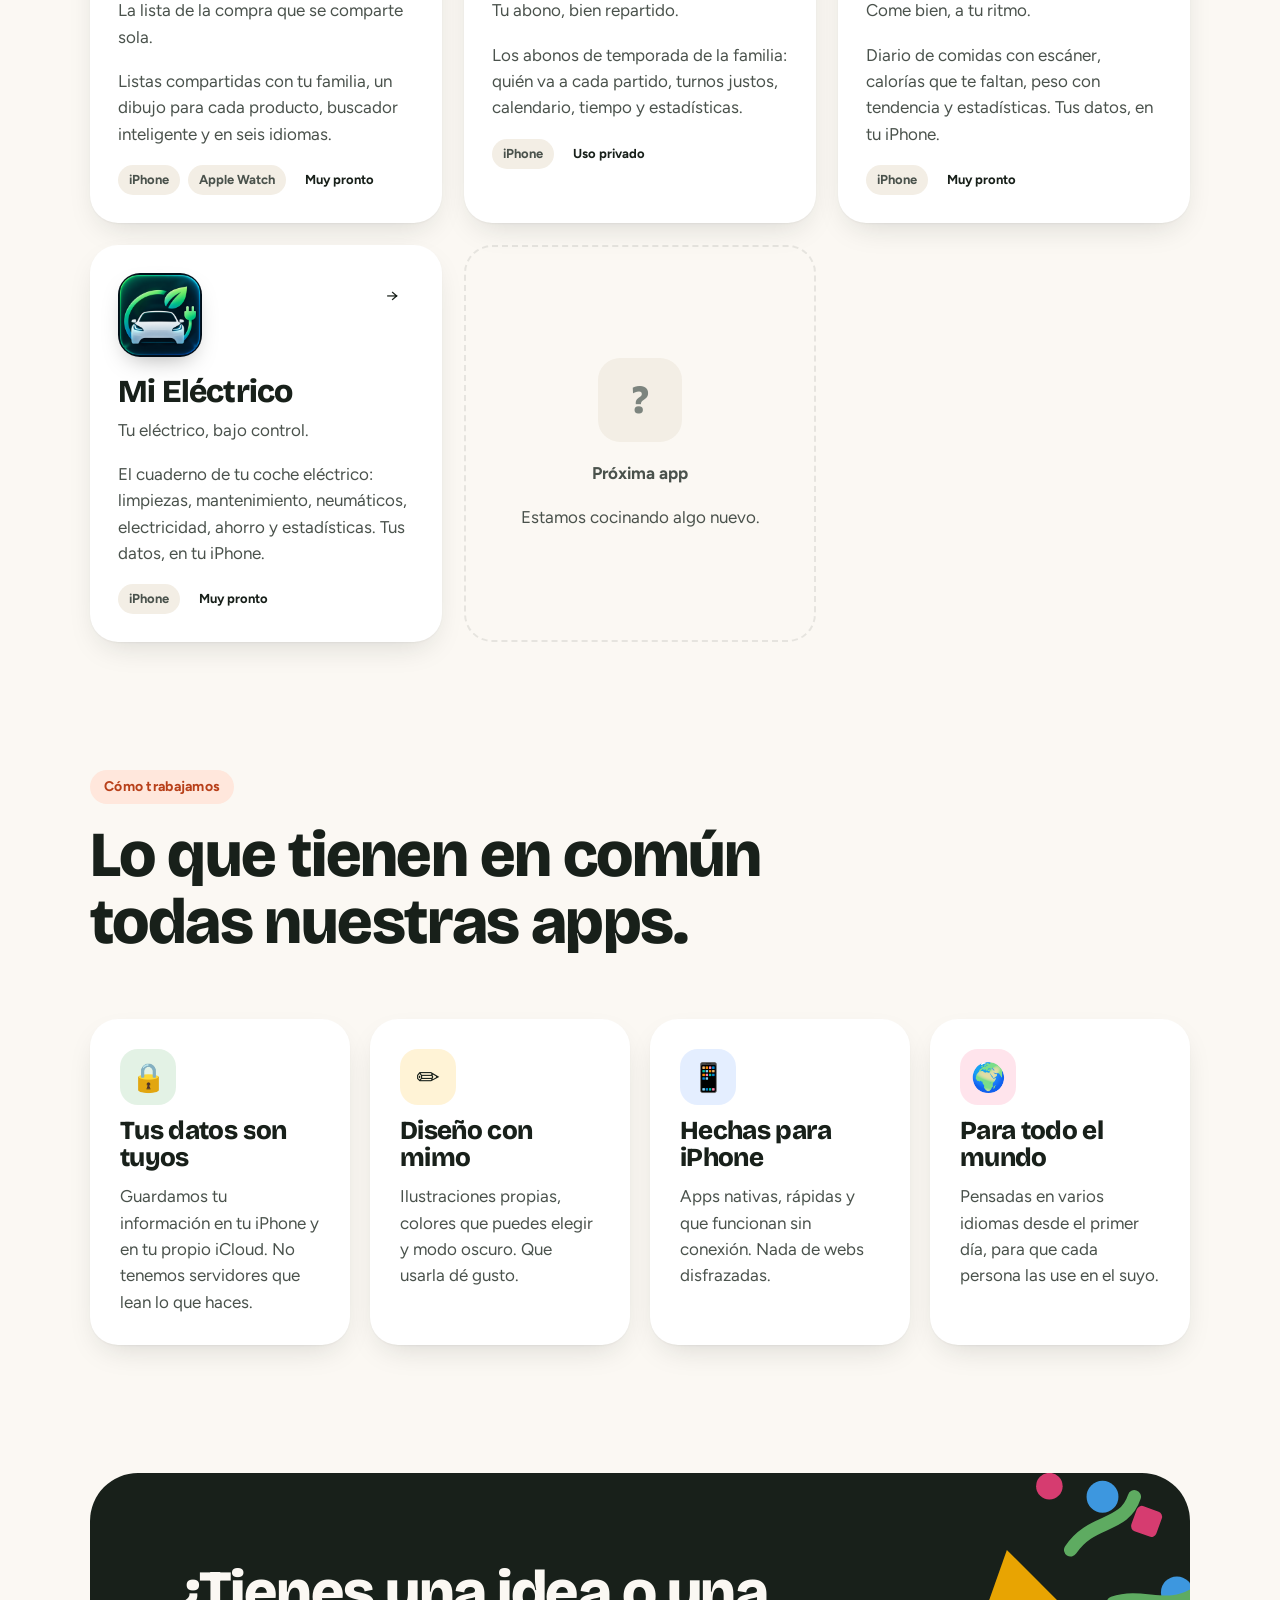
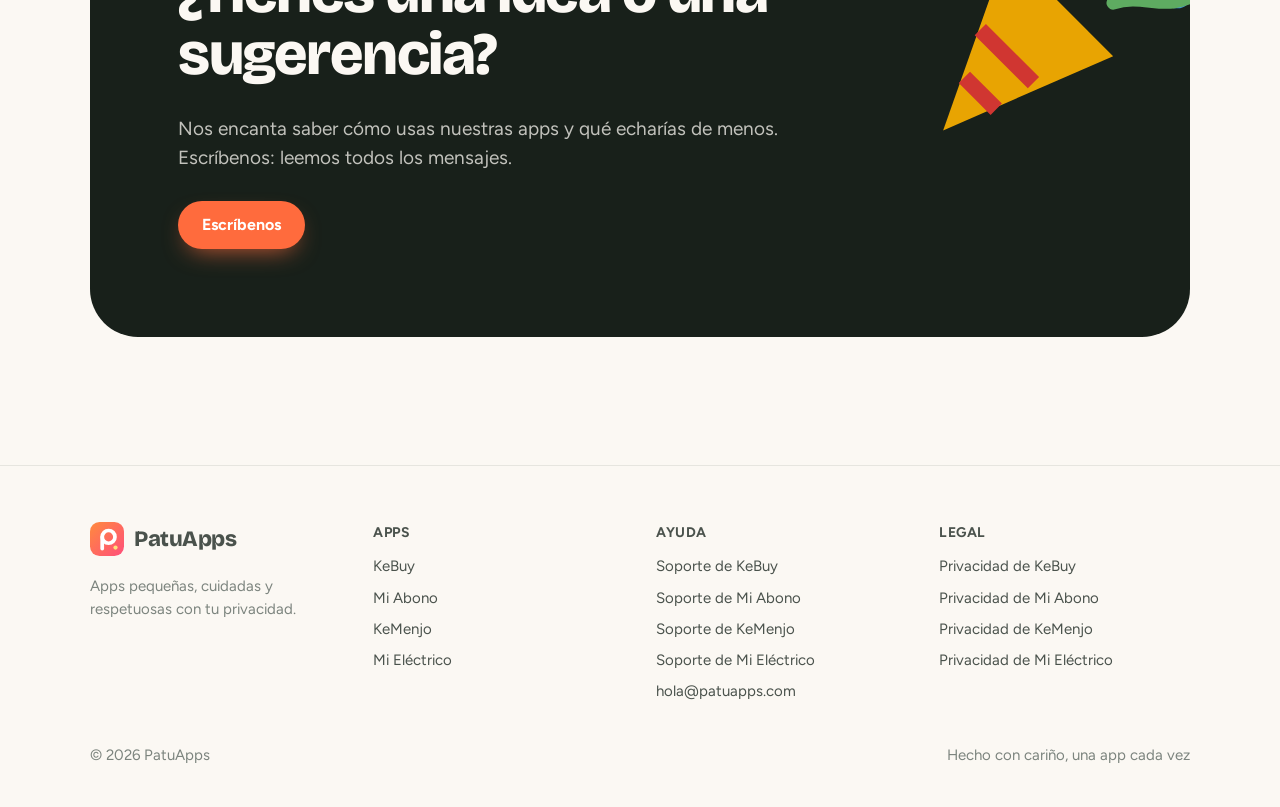
==== commit 3295ba62: "Portada: icono de Mi Eléctrico" ====
--- a/index.html
+++ b/index.html
@@ -65,7 +65,7 @@
           <div class="center"><img src="kemenjo/img/kemenjo-icon.png" alt=""></div>
           <div class="sat" style="left:6%;top:18%;--r:-8deg"><img src="kebuy/img/kebuy-icon.png" alt="" style="width:100%;border-radius:28%"></div>
           <div class="sat" style="right:4%;top:30%;animation-delay:-2s;--r:6deg"><img src="miabono/img/miabono-icon.png" alt="" style="width:100%;border-radius:28%"></div>
-          <div class="sat" style="left:16%;bottom:6%;animation-delay:-4s;--r:4deg;font-size:34px">🥗</div>
+          <div class="sat" style="left:16%;bottom:6%;animation-delay:-4s;--r:4deg"><img src="mielectrico/img/mielectrico-icon.png" alt="" style="width:100%;border-radius:28%"></div>
           <div class="sat q" style="right:14%;bottom:8%;animation-delay:-1s">?</div>
           <div class="sat q" style="left:42%;top:-2%;animation-delay:-3s">+</div>
         </div>
